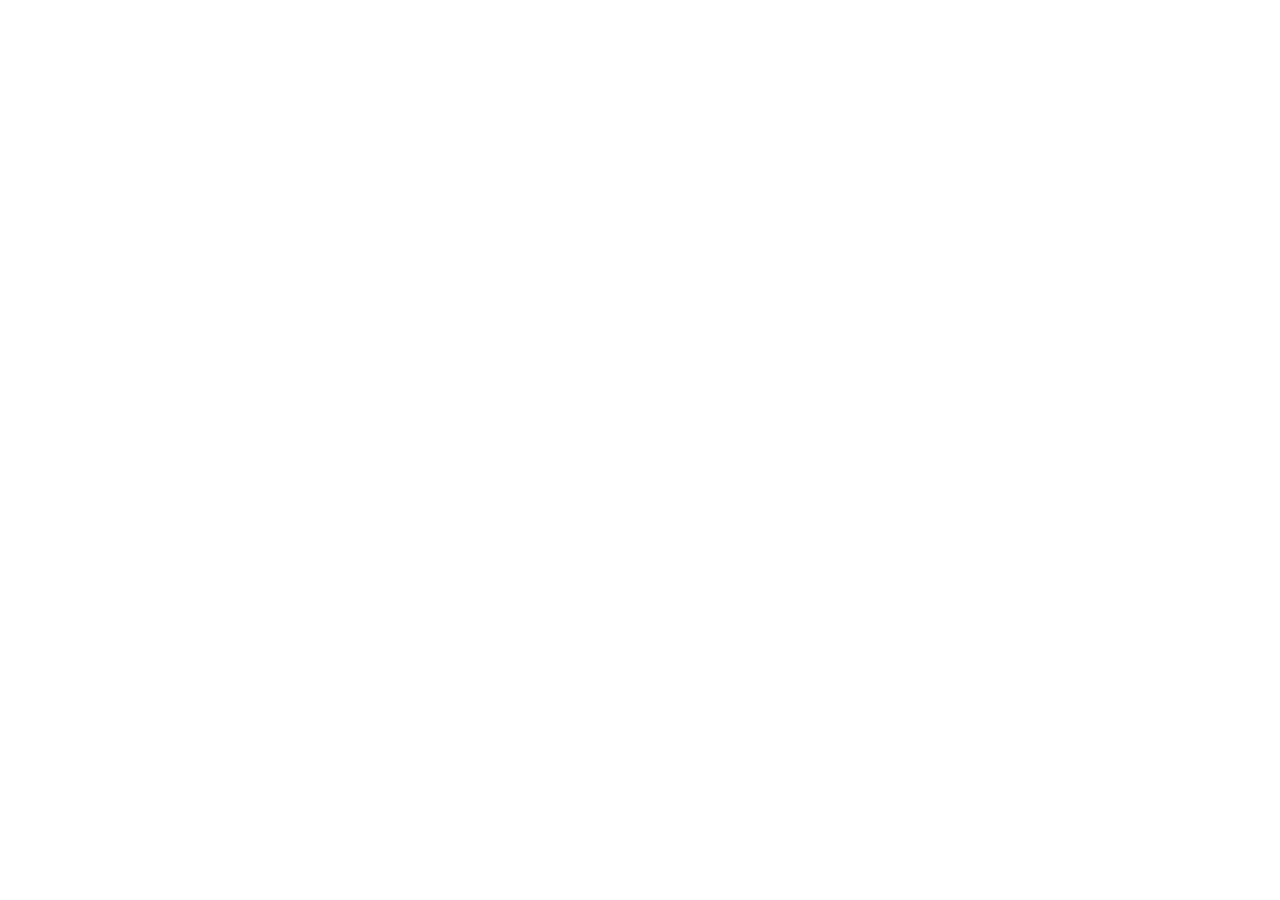
==== docs/index.html @ daaa2196 "правки" ====
<!doctype html>
<html lang="en">
  <head>
    <meta charset="UTF-8" />

    <meta
      name="viewport"
      content="width=device-width, initial-scale=1.0"
    />

    <title>ПИКСЕЛЬ-СИНТ</title>

    <link
      rel="icon"
      href="data:image/svg+xml,%3Csvg xmlns='http://www.w3.org/2000/svg' viewBox='0 0 64 64'%3E%3Crect width='64' height='64' fill='white'/%3E%3Cpath d='M32 8v48M8 32h48M15 15l34 34M49 15L15 49' stroke='black' stroke-width='4'/%3E%3C/svg%3E"
    />
    <script type="module" crossorigin src="./assets/index-Dnuy4RyX.js"></script>
    <link rel="stylesheet" crossorigin href="./assets/index-BLNIrlOO.css">
  </head>

  <body>
    <div id="root"></div>


  </body>
</html>
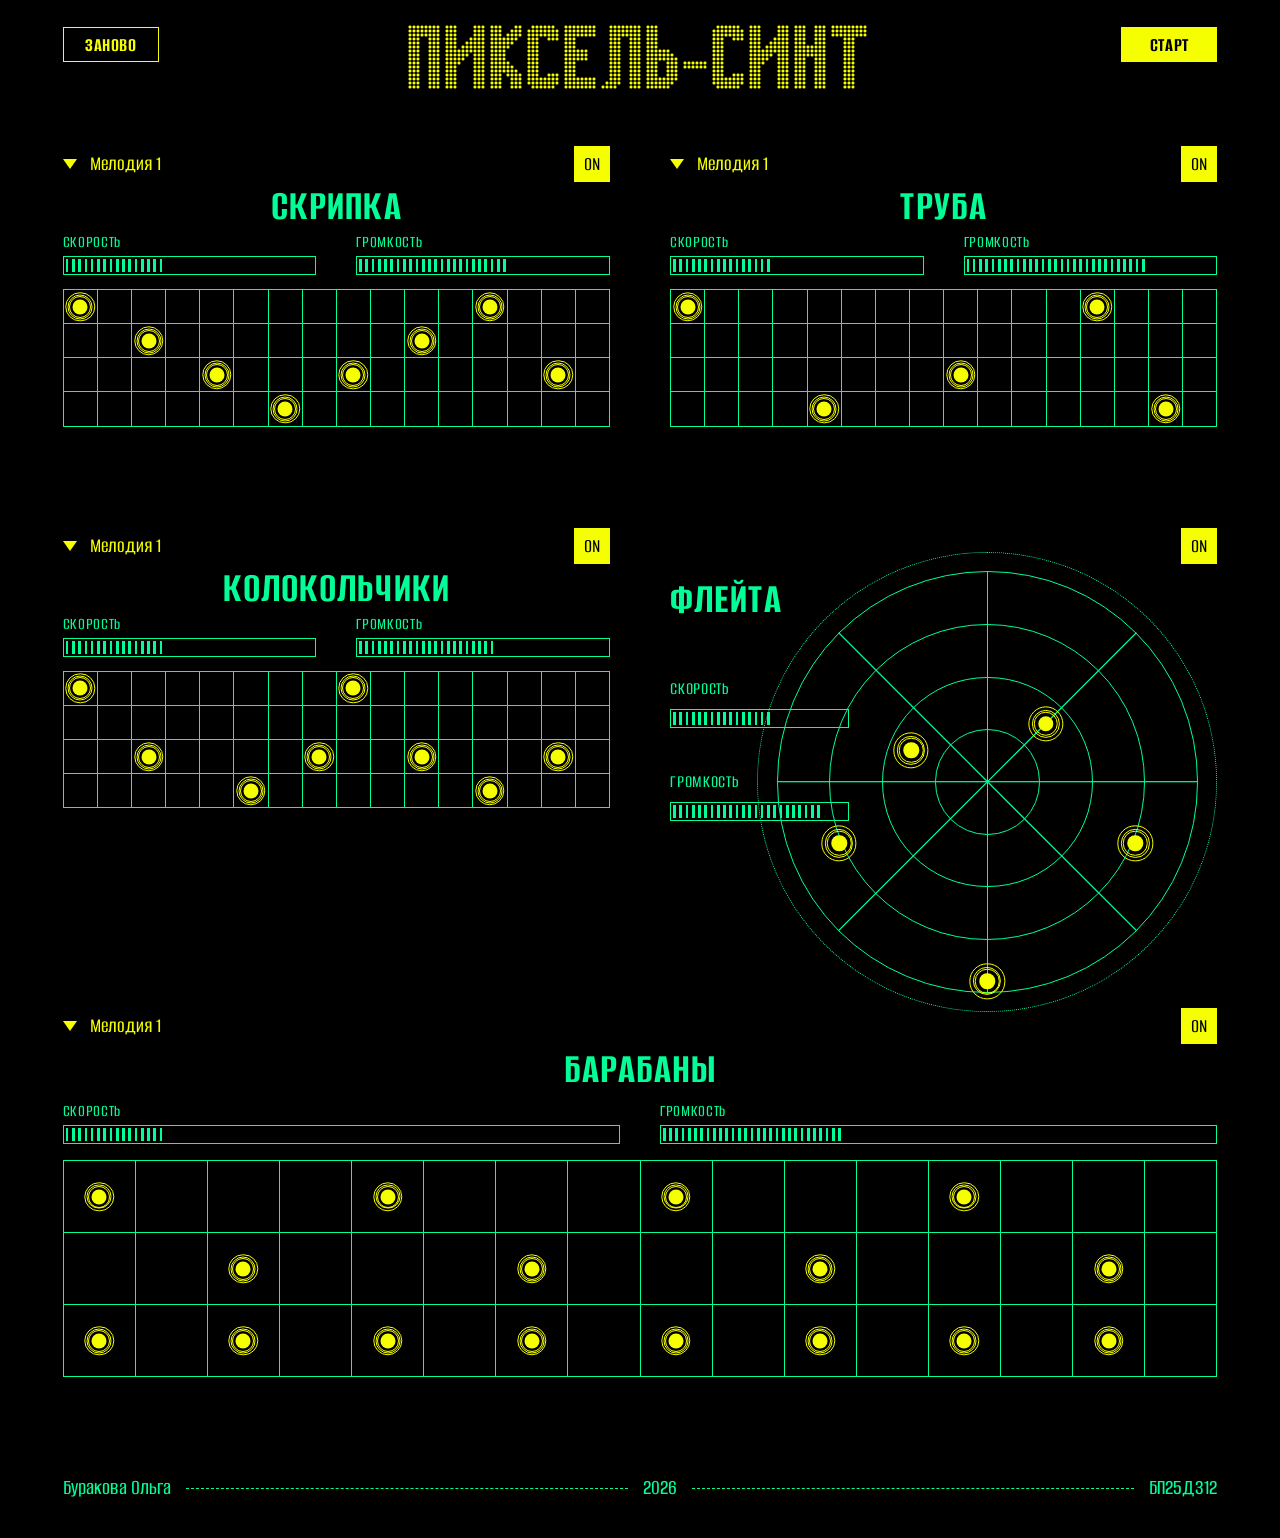
==== commit b6e13039: "правки" ====
--- a/docs/index.html
+++ b/docs/index.html
@@ -1,26 +1,26 @@
-<!doctype html>
-<html lang="en">
-  <head>
-    <meta charset="UTF-8" />
-
-    <meta
-      name="viewport"
-      content="width=device-width, initial-scale=1.0"
-    />
-
-    <title>ПИКСЕЛЬ-СИНТ</title>
-
-    <link
-      rel="icon"
-      href="data:image/svg+xml,%3Csvg xmlns='http://www.w3.org/2000/svg' viewBox='0 0 64 64'%3E%3Crect width='64' height='64' fill='white'/%3E%3Cpath d='M32 8v48M8 32h48M15 15l34 34M49 15L15 49' stroke='black' stroke-width='4'/%3E%3C/svg%3E"
-    />
-    <script type="module" crossorigin src="./assets/index-Dnuy4RyX.js"></script>
-    <link rel="stylesheet" crossorigin href="./assets/index-BLNIrlOO.css">
-  </head>
-
-  <body>
-    <div id="root"></div>
-
-
-  </body>
+<!doctype html>
+<html lang="en">
+  <head>
+    <meta charset="UTF-8" />
+
+    <meta
+      name="viewport"
+      content="width=device-width, initial-scale=1.0"
+    />
+
+    <title>ПИКСЕЛЬ-СИНТ</title>
+
+    <link
+      rel="icon"
+      href="data:image/svg+xml,%3Csvg xmlns='http://www.w3.org/2000/svg' viewBox='0 0 64 64'%3E%3Crect width='64' height='64' fill='white'/%3E%3Cpath d='M32 8v48M8 32h48M15 15l34 34M49 15L15 49' stroke='black' stroke-width='4'/%3E%3C/svg%3E"
+    />
+    <script type="module" crossorigin src="./assets/index-BFhT9R4X.js"></script>
+    <link rel="stylesheet" crossorigin href="./assets/index-D5-u-3ui.css">
+  </head>
+
+  <body>
+    <div id="root"></div>
++
+  </body>
 </html>
--- a/docs/assets/index-D5-u-3ui.css
+++ b/docs/assets/index-D5-u-3ui.css
@@ -0,0 +1 @@
+@font-face{font-family:Alumni Sans;src:url(./AlumniSans-Medium-yvwyX7ky.ttf) format("truetype");font-weight:500;font-style:normal;font-display:swap}@font-face{font-family:Alumni Sans;src:url(./AlumniSans-Regular-ddGUQUGi.ttf) format("truetype");font-weight:400;font-style:normal;font-display:swap}@font-face{font-family:Alumni Sans;src:url(./AlumniSans-Bold-YXibSox9.ttf) format("truetype");font-weight:700;font-style:normal;font-display:swap}@font-face{font-family:Alumni Sans;src:url(./AlumniSans-Light-N6ViywIY.ttf) format("truetype");font-weight:300;font-style:normal;font-display:swap}@font-face{font-family:BUSE;src:url(./buse-CDEn9HjN.otf) format("opentype");font-weight:400;font-style:normal;font-display:swap}:root{--black: #000000;--yellow: #F6FF00;--mint: #03FD97;--font-ui: "Alumni Sans", "Arial Narrow", sans-serif}*{box-sizing:border-box}html,body,#root{margin:0;min-height:100%;width:100%}body{background:var(--black);color:var(--yellow);font-family:var(--font-ui);font-weight:500}button,select,input{font:inherit}button{cursor:pointer}button:focus-visible,select:focus-visible,input:focus-visible{outline:1px solid var(--mint);outline-offset:3px}.app{width:100%;min-height:100vh;padding:1.15vw 2.25vw 3vw;background:var(--black)}.header{position:relative;display:flex;align-items:center;justify-content:space-between;min-height:3vw;margin-bottom:5.85vw}.brand-block{position:absolute;left:50%;top:0;transform:translate(-50%);text-align:center;white-space:nowrap}.header h1{margin:0;color:var(--yellow);font-family:BUSE,Impact,sans-serif;font-size:clamp(28px,3.34vw,64px);font-weight:400;line-height:1;letter-spacing:.015em}.audio-status{display:none}.main-button,.reset-button{width:7.5vw;min-width:72px;height:2.73vw;min-height:27px;padding:0 .3vw;border:1px solid var(--yellow);border-radius:0;font-family:var(--font-ui);font-size:clamp(14px,1.05vw,20px);font-weight:600;line-height:1;letter-spacing:.03em}.reset-button{background:var(--black);color:var(--yellow)}.main-button{background:var(--yellow);color:var(--black)}.main-button:hover,.reset-button:hover{box-shadow:0 0 0 1px var(--yellow)}.instrument-layout{display:grid;grid-template-columns:minmax(0,1fr) minmax(0,1fr);column-gap:4.69vw;row-gap:7.8vw;width:100%}.instrument{min-width:0;padding:0;border:0;color:var(--yellow);transition:opacity .15s ease}.instrument.is-off .cell.active .note-dot,.drums.is-off .drum-cell.active .note-dot{opacity:.5}.instrument-topline{display:flex;align-items:center;justify-content:space-between;gap:1vw;min-height:1.9vw}.melody-picker{position:relative;display:inline-flex;align-items:center;gap:.65vw;min-width:0;color:var(--yellow);cursor:pointer}.melody-picker select{-moz-appearance:none;appearance:none;-webkit-appearance:none;width:10vw;min-width:95px;max-width:100%;padding:0;border:0;border-radius:0;outline:0;background:transparent;color:var(--yellow);font-family:var(--font-ui);font-size:clamp(16px,1.05vw,20px);font-weight:500;cursor:pointer;position:relative;z-index:2}.melody-picker select option{background:var(--black);color:var(--yellow)}.melody-triangle{display:inline-block;width:0;height:0;flex:0 0 auto;border-left:.39vw solid transparent;border-right:.39vw solid transparent;border-top:.55vw solid var(--yellow);pointer-events:none}.power-button{display:inline-flex;align-items:center;justify-content:center;flex:0 0 auto;width:1.875vw;height:1.875vw;min-width:28px;min-height:28px;padding:0;border:1px solid var(--yellow);border-radius:0;background:var(--black);color:var(--yellow);font-family:var(--font-ui);font-size:clamp(14px,1.05vw,20px);font-weight:500}.power-button.active{background:var(--yellow);color:var(--black)}.instrument-name{margin:.16vw 0 0;color:var(--mint);text-align:center;font-family:var(--font-ui);font-size:clamp(28px,3.75vw,48px);line-height:1;font-weight:600;letter-spacing:.025em}.instrument-controls{display:grid;grid-template-columns:minmax(0,1fr) minmax(0,1fr);justify-content:space-between;column-gap:clamp(24px,3.1vw,60px);margin-top:.1vw;margin-bottom:.78vw}.slider-control{display:flex;min-width:0;flex-direction:column;gap:.2vw}.slider-control>span{color:var(--mint);font-family:var(--font-ui);font-size:clamp(12px,.73vw,14px);font-weight:500;line-height:1;letter-spacing:.04em}.meter{position:relative;width:100%;height:.99vw;min-height:13px;border:1px solid var(--mint);background:transparent;padding:.08vw;overflow:hidden;box-sizing:border-box}.meter-bars{display:flex;align-items:center;gap:.26vw;width:100%;height:100%;pointer-events:none}.meter-bars i{display:block;flex:0 0 .21vw;height:100%;background:transparent}.meter-bars i.lit{background:var(--mint)}.meter input[type=range]{position:absolute;top:-5px;right:0;bottom:-5px;left:0;z-index:2;width:100%;height:calc(100% + 10px);margin:0;opacity:0;cursor:ew-resize}.melody-grid{display:grid;grid-template-rows:repeat(4,minmax(1.5vw,1fr));width:100%;border-left:1px solid var(--mint);border-top:1px solid var(--mint)}.melody-row{display:grid;grid-template-columns:repeat(16,minmax(0,1fr))}.cell{position:relative;display:flex;align-items:center;justify-content:center;min-width:0;aspect-ratio:1 / 1;padding:0;border:0;border-right:1px solid var(--mint);border-bottom:1px solid var(--mint);background:transparent;color:var(--yellow)}.cell:hover{background:#03fd9714}.cell.playing{box-shadow:inset 0 0 0 1px var(--yellow)}.note-dot{position:relative;display:block;width:1.8vw;height:1.8vw;min-width:23px;min-height:23px;pointer-events:none}.note-dot:before,.note-dot:after,.note-dot i{content:"";position:absolute;left:50%;top:50%;display:block;border-radius:50%;transform:translate(-50%,-50%)}.note-dot:before{width:.86vw;height:.86vw;min-width:11px;min-height:11px;background:var(--yellow);border:0}.note-dot:after{width:1.17vw;height:1.17vw;min-width:15px;min-height:15px;border:1px solid var(--yellow)}.note-dot i:nth-child(1){width:1.48vw;height:1.48vw;border:.5px solid var(--yellow)}.note-dot i:nth-child(2){width:1.8vw;height:1.8vw;border:.2px solid var(--yellow)}.note-dot i:nth-child(3){display:none}.drums{width:100%;padding:0;border:0;color:var(--yellow);margin-top:3.5vw}.drum-topline{display:flex;align-items:center;justify-content:space-between;gap:1vw;min-height:1.9vw}.drum-instrument-name{margin:clamp(3px,.16vw,6px) 0 0;color:var(--mint);text-align:center;font-family:var(--font-ui);font-size:clamp(30px,3.75vw,76px);line-height:1;font-weight:600;letter-spacing:.025em}.drum-controls{display:grid;grid-template-columns:minmax(0,1fr) minmax(0,1fr);justify-content:space-between;column-gap:clamp(24px,3.1vw,60px);width:100%;margin-top:clamp(8px,.65vw,14px);margin-bottom:clamp(12px,.78vw,18px)}.drum-melody-grid{display:grid;grid-template-columns:minmax(0,1fr);gap:0;width:100%;border-left:1px solid var(--mint);border-top:1px solid var(--mint)}.drum-row{margin:0}.drum-grid{display:grid;grid-template-columns:repeat(16,minmax(0,1fr));width:100%;border:0}.drum-cell{display:flex;position:relative;align-items:center;justify-content:center;min-width:0;aspect-ratio:1 / 1;padding:0;border:0;border-right:1px solid var(--mint);border-bottom:1px solid var(--mint);background:transparent}.drum-cell:hover{background:#03fd9714}.drum-cell.playing{box-shadow:inset 0 0 0 1px var(--yellow)}.drum-dot{transform:none}.drums.is-off .drum-cell.active .note-dot{opacity:.5}.footer{display:flex;align-items:center;gap:1.2vw;width:100%;margin-top:7.8vw;color:var(--mint);font-family:var(--font-ui);font-size:clamp(16px,1.05vw,20px);font-weight:500;line-height:1}.footer-line{flex:1 1 auto;border-top:1px dashed var(--mint);height:0}.instrument:has(.flute-wheel-wrap){position:relative;display:flex;flex-direction:column;min-height:34vw}.instrument:has(.flute-wheel-wrap) .instrument-topline{position:absolute;right:0;top:0;z-index:10}.instrument:has(.flute-wheel-wrap) .instrument-name{margin:4vw 0 0;text-align:left}.instrument:has(.flute-wheel-wrap) .instrument-controls{position:absolute;left:0;top:10vw;width:14vw;display:flex;flex-direction:column;gap:3.5vw;margin:0;z-index:10}.instrument:has(.flute-wheel-wrap) .slider-control{width:100%}.instrument:has(.flute-wheel-wrap) .slider-control>span{display:block;font-size:clamp(18px,1.3vw,24px);margin-bottom:.5vw}.instrument:has(.flute-wheel-wrap) .slider-control:first-child{margin-top:2vw}.flute-wheel-wrap{position:absolute;right:0;top:2vw;width:min(36vw,460px);aspect-ratio:1;z-index:1}.flute-wheel{position:absolute;top:0;right:0;bottom:0;left:0;border:1px dotted var(--mint);border-radius:50%;overflow:hidden;background:#000}.wheel-sector{position:absolute;top:3%;right:3%;bottom:3%;left:3%;border-radius:50%;background:conic-gradient(from -90deg,rgba(0,255,170,.88) 0deg,rgba(0,255,170,.38) 90deg,transparent 90deg 360deg);clip-path:polygon(50% 50%,50% 0%,100% 0%,100% 50%);opacity:.95}.wheel-rings{position:absolute;top:4%;right:4%;bottom:4%;left:4%;border-radius:50%}.wheel-rings i{position:absolute;border:1px solid var(--mint);border-radius:50%;top:0;right:0;bottom:0;left:0}.wheel-rings i:nth-child(2){top:12.5%;right:12.5%;bottom:12.5%;left:12.5%}.wheel-rings i:nth-child(3){top:25%;right:25%;bottom:25%;left:25%}.wheel-rings i:nth-child(4){top:37.5%;right:37.5%;bottom:37.5%;left:37.5%}.wheel-spokes{position:absolute;top:4%;right:4%;bottom:4%;left:4%;pointer-events:none}.wheel-spokes i{position:absolute;left:50%;top:0;height:100%;width:1px;background:var(--mint);transform-origin:50% 50%;opacity:.9}.wheel-note{position:absolute;z-index:3;width:7%;height:7%;padding:0;border:0;border-radius:50%;background:transparent;transform:translate(-50%,-50%)}.wheel-note.active{cursor:pointer}.wheel-note.playing{background:#0fa3;box-shadow:0 0 12px var(--mint)}.wheel-note .note-dot{width:100%;height:100%;min-width:0;min-height:0}.wheel-note .note-dot:before{width:48%;height:48%;min-width:0;min-height:0}.wheel-note .note-dot:after{width:70%;height:70%;min-width:0;min-height:0}.wheel-note .note-dot i:nth-child(1){width:88%;height:88%}.wheel-note .note-dot i:nth-child(2){width:110%;height:110%}.wheel-center{position:absolute;z-index:4;left:50%;top:50%;width:1px;height:1px;background:var(--mint)}@media (max-width: 700px){.app{padding:18px 16px 28px}.header{min-height:70px;margin-bottom:58px}.brand-block{top:6px}.header h1{font-size:clamp(23px,6vw,36px)}.main-button,.reset-button{min-width:58px;width:auto;padding:0 8px;min-height:28px;font-size:14px}.instrument-layout{display:flex;flex-direction:column;gap:42px}.instrument{width:100%}.instrument-topline{min-height:30px}.melody-picker{gap:8px}.melody-picker select{width:130px;font-size:17px}.melody-triangle{border-left-width:6px;border-right-width:6px;border-top-width:8px}.power-button{width:30px;height:30px}.instrument-name,.drum-instrument-name,.drum-title h2{font-size:clamp(30px,8vw,40px)}.instrument-controls,.drum-controls{width:100%;grid-template-columns:repeat(2,minmax(0,1fr));column-gap:18px;margin:8px 0 12px}.slider-control{width:100%}.slider-control>span{font-size:14px}.meter{height:16px;padding:2px}.meter-bars{gap:2px}.meter-bars i{flex:1 1 0;min-width:0}.melody-grid{grid-template-rows:repeat(4,minmax(22px,1fr));border-width:1px 0 0 1px}.cell{border-right-width:1px;border-bottom-width:1px}.note-dot{width:22px;height:22px}.note-dot:before{width:9px;height:9px}.note-dot:after{width:14px;height:14px}.note-dot i:nth-child(1){width:18px;height:18px}.note-dot i:nth-child(2){width:22px;height:22px}.drums{margin-top:30px}.drum-topline{min-height:30px}.drum-instrument-name{font-size:clamp(28px,7vw,38px);margin-top:6px}.drum-cell{aspect-ratio:1 / 1}.footer{margin-top:48px;gap:8px;font-size:15px}.instrument:has(.flute-wheel-wrap){height:auto;min-height:0}.instrument:has(.flute-wheel-wrap) .instrument-name{position:static;margin-top:10px}.instrument:has(.flute-wheel-wrap) .instrument-controls{position:static;width:100%;margin:15px 0;gap:20px}.instrument:has(.flute-wheel-wrap) .slider-control>span{font-size:16px}.instrument:has(.flute-wheel-wrap) .slider-control:first-child{margin-top:0}.instrument:has(.flute-wheel-wrap) .slider-control{width:100%}.flute-wheel-wrap{position:relative;width:min(65vw,300px);margin:20px auto 0;top:0}}@media (min-width: 701px){.app{padding:1.5vw 4.9vw 3vw}.header{min-height:4vw;margin-bottom:5.8vw}.header h1{font-size:clamp(48px,5vw,96px)}.main-button,.reset-button{width:clamp(96px,7.5vw,150px);height:clamp(35px,2.75vw,52px);font-size:clamp(20px,1.55vw,30px)}.instrument-layout{grid-template-columns:minmax(0,1fr) minmax(0,1fr);column-gap:4.7vw;row-gap:7.8vw}.instrument-topline,.drum-topline{min-height:clamp(38px,3vw,58px)}.melody-picker{gap:1vw}.melody-picker select{width:clamp(150px,13vw,260px);font-size:clamp(21px,1.65vw,32px)}.melody-triangle{border-left-width:clamp(7px,.55vw,12px);border-right-width:clamp(7px,.55vw,12px);border-top-width:clamp(10px,.75vw,16px)}.power-button{width:clamp(36px,2.8vw,54px);height:clamp(36px,2.8vw,54px);font-size:clamp(20px,1.55vw,30px)}.instrument-name,.drum-instrument-name,.drum-title h2{font-size:clamp(42px,3.4vw,68px)}.instrument-controls{margin-top:.45vw;margin-bottom:1.1vw;column-gap:clamp(30px,3.1vw,64px)}.slider-control{gap:.35vw}.slider-control>span{font-size:clamp(17px,1.25vw,25px)}.meter{height:clamp(19px,1.5vw,30px);padding:2px}.meter-bars{gap:clamp(3px,.28vw,6px)}.meter-bars i{min-width:2px}.melody-grid{grid-template-rows:repeat(4,minmax(clamp(32px,2.6vw,52px),1fr));border-width:1.5px 0 0 1.5px}.cell{border-right-width:1.5px;border-bottom-width:1.5px}.note-dot{width:clamp(28px,2.3vw,46px);height:clamp(28px,2.3vw,46px)}.note-dot:before{width:clamp(15px,1.15vw,23px);height:clamp(15px,1.15vw,23px)}.note-dot:after{width:clamp(20px,1.55vw,31px);height:clamp(20px,1.55vw,31px);border-width:1.2px}.note-dot i:nth-child(1){width:clamp(24px,1.95vw,39px);height:clamp(24px,1.95vw,39px);border-width:1px}.note-dot i:nth-child(2){width:clamp(28px,2.3vw,46px);height:clamp(28px,2.3vw,46px);border-width:.6px}.drums{margin-top:3.5vw}.drum-controls{margin-top:clamp(12px,.8vw,18px);margin-bottom:clamp(16px,1.1vw,24px)}.drum-melody-grid{border-width:1.5px 0 0 1.5px}.drum-cell{border-right-width:1.5px;border-bottom-width:1.5px}.footer{margin-top:clamp(70px,7.8vw,145px);font-size:clamp(22px,1.65vw,32px)}}
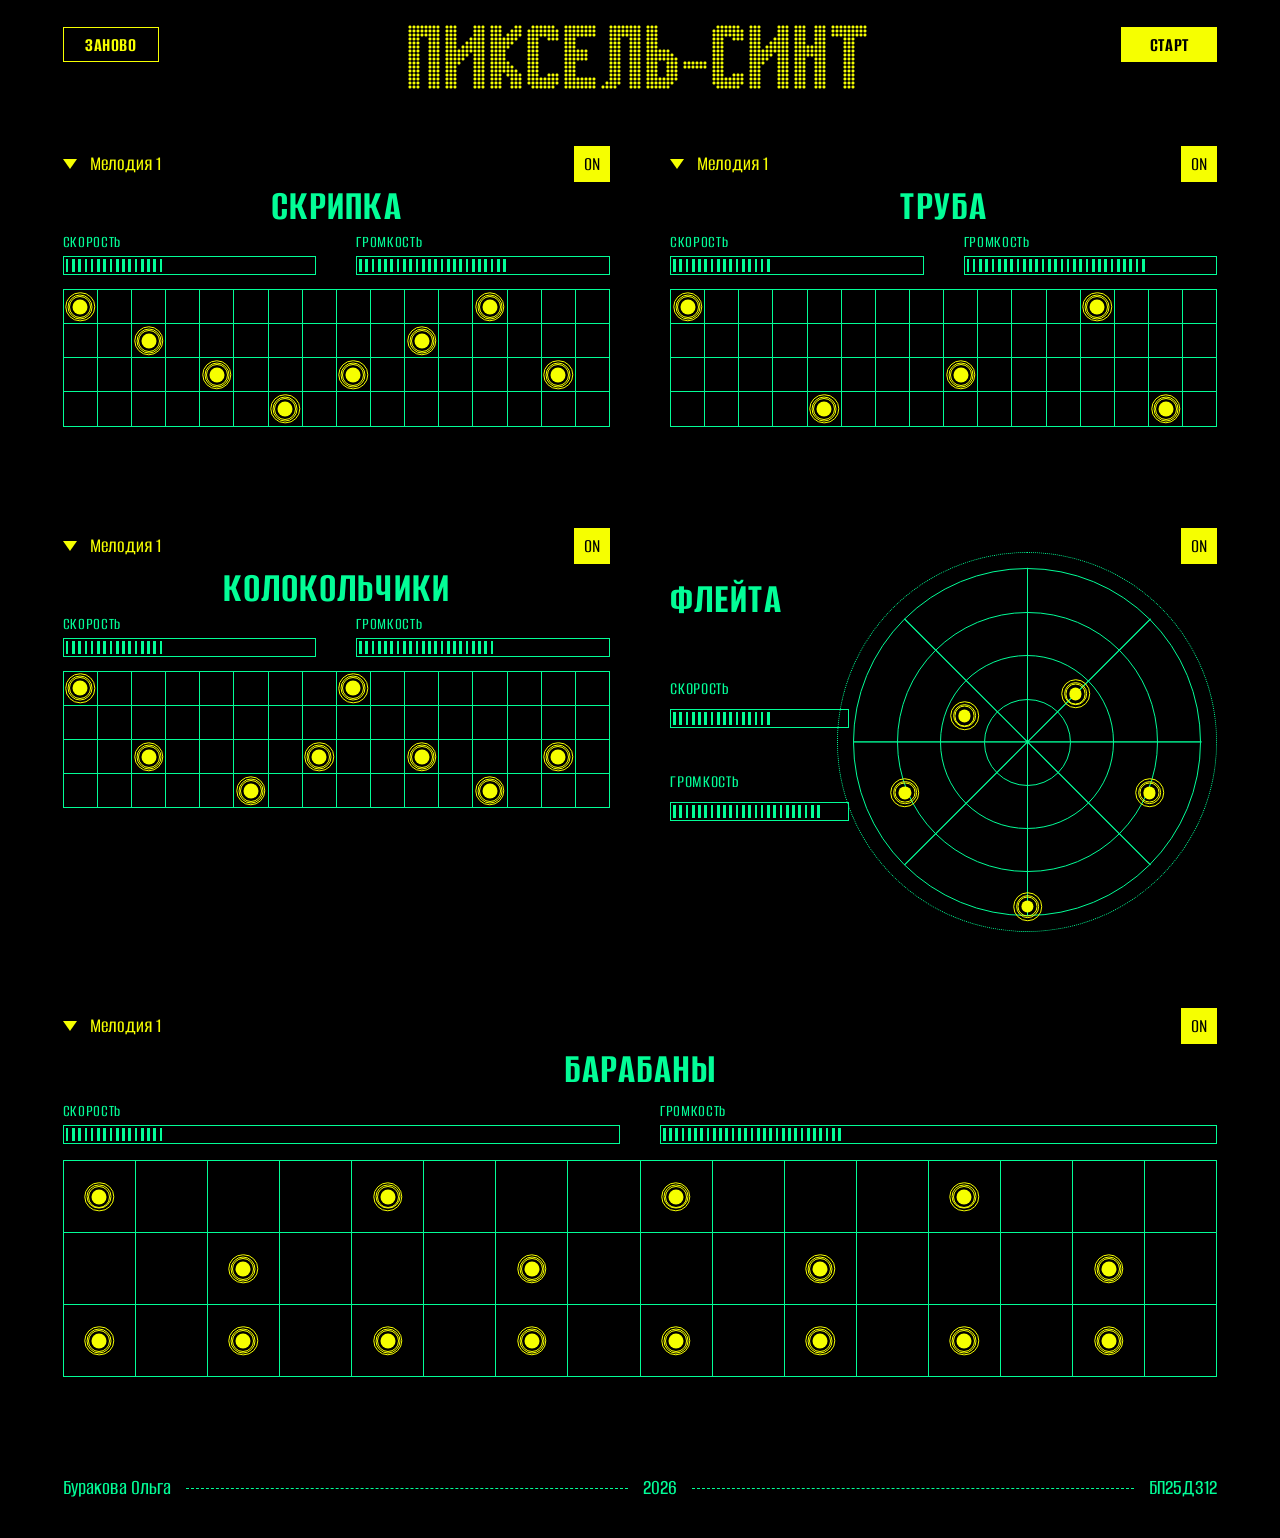
==== commit 1b520d5b: "ghfdrb" ====
--- a/docs/index.html
+++ b/docs/index.html
@@ -14,8 +14,8 @@
       rel="icon"
       href="data:image/svg+xml,%3Csvg xmlns='http://www.w3.org/2000/svg' viewBox='0 0 64 64'%3E%3Crect width='64' height='64' fill='white'/%3E%3Cpath d='M32 8v48M8 32h48M15 15l34 34M49 15L15 49' stroke='black' stroke-width='4'/%3E%3C/svg%3E"
     />
-    <script type="module" crossorigin src="./assets/index-BFhT9R4X.js"></script>
-    <link rel="stylesheet" crossorigin href="./assets/index-D5-u-3ui.css">
+    <script type="module" crossorigin src="./assets/index-B86iozCr.js"></script>
+    <link rel="stylesheet" crossorigin href="./assets/index-CZi02rdC.css">
   </head>
 
   <body>
--- a/docs/assets/index-CZi02rdC.css
+++ b/docs/assets/index-CZi02rdC.css
@@ -0,0 +1 @@
+@font-face{font-family:Alumni Sans;src:url(./AlumniSans-Medium-yvwyX7ky.ttf) format("truetype");font-weight:500;font-style:normal;font-display:swap}@font-face{font-family:Alumni Sans;src:url(./AlumniSans-Regular-ddGUQUGi.ttf) format("truetype");font-weight:400;font-style:normal;font-display:swap}@font-face{font-family:Alumni Sans;src:url(./AlumniSans-Bold-YXibSox9.ttf) format("truetype");font-weight:700;font-style:normal;font-display:swap}@font-face{font-family:Alumni Sans;src:url(./AlumniSans-Light-N6ViywIY.ttf) format("truetype");font-weight:300;font-style:normal;font-display:swap}@font-face{font-family:BUSE;src:url(./buse-CDEn9HjN.otf) format("opentype");font-weight:400;font-style:normal;font-display:swap}:root{--black: #000000;--yellow: #F6FF00;--mint: #03FD97;--font-ui: "Alumni Sans", "Arial Narrow", sans-serif}*{box-sizing:border-box}html,body,#root{margin:0;min-height:100%;width:100%}body{background:var(--black);color:var(--yellow);font-family:var(--font-ui);font-weight:500}button,select,input{font:inherit}button{cursor:pointer}button:focus-visible,select:focus-visible,input:focus-visible{outline:1px solid var(--mint);outline-offset:3px}.app{width:100%;min-height:100vh;padding:1.15vw 2.25vw 3vw;background:var(--black)}.header{position:relative;display:flex;align-items:center;justify-content:space-between;min-height:3vw;margin-bottom:5.85vw}.brand-block{position:absolute;left:50%;top:0;transform:translate(-50%);text-align:center;white-space:nowrap}.header h1{margin:0;color:var(--yellow);font-family:BUSE,Impact,sans-serif;font-size:clamp(28px,3.34vw,64px);font-weight:400;line-height:1;letter-spacing:.015em}.audio-status{display:none}.main-button,.reset-button{width:7.5vw;min-width:72px;height:2.73vw;min-height:27px;padding:0 .3vw;border:1px solid var(--yellow);border-radius:0;font-family:var(--font-ui);font-size:clamp(14px,1.05vw,20px);font-weight:600;line-height:1;letter-spacing:.03em}.reset-button{background:var(--black);color:var(--yellow)}.main-button{background:var(--yellow);color:var(--black)}.main-button:hover,.reset-button:hover{box-shadow:0 0 0 1px var(--yellow)}.instrument-layout{display:grid;grid-template-columns:minmax(0,1fr) minmax(0,1fr);column-gap:4.69vw;row-gap:7.8vw;width:100%}.instrument{min-width:0;padding:0;border:0;color:var(--yellow);transition:opacity .15s ease}.instrument.is-off .cell.active .note-dot,.drums.is-off .drum-cell.active .note-dot{opacity:.5}.instrument-topline{display:flex;align-items:center;justify-content:space-between;gap:1vw;min-height:1.9vw}.melody-picker{position:relative;display:inline-flex;align-items:center;gap:.65vw;min-width:0;color:var(--yellow);cursor:pointer}.melody-picker select{-moz-appearance:none;appearance:none;-webkit-appearance:none;width:10vw;min-width:95px;max-width:100%;padding:0;border:0;border-radius:0;outline:0;background:transparent;color:var(--yellow);font-family:var(--font-ui);font-size:clamp(16px,1.05vw,20px);font-weight:500;cursor:pointer;position:relative;z-index:2}.melody-picker select option{background:var(--black);color:var(--yellow)}.melody-triangle{display:inline-block;width:0;height:0;flex:0 0 auto;border-left:.39vw solid transparent;border-right:.39vw solid transparent;border-top:.55vw solid var(--yellow);pointer-events:none}.power-button{display:inline-flex;align-items:center;justify-content:center;flex:0 0 auto;width:1.875vw;height:1.875vw;min-width:28px;min-height:28px;padding:0;border:1px solid var(--yellow);border-radius:0;background:var(--black);color:var(--yellow);font-family:var(--font-ui);font-size:clamp(14px,1.05vw,20px);font-weight:500}.power-button.active{background:var(--yellow);color:var(--black)}.instrument-name{margin:.16vw 0 0;color:var(--mint);text-align:center;font-family:var(--font-ui);font-size:clamp(28px,3.75vw,48px);line-height:1;font-weight:600;letter-spacing:.025em}.instrument-controls{display:grid;grid-template-columns:minmax(0,1fr) minmax(0,1fr);justify-content:space-between;column-gap:clamp(24px,3.1vw,60px);margin-top:.1vw;margin-bottom:.78vw}.slider-control{display:flex;min-width:0;flex-direction:column;gap:.2vw}.slider-control>span{color:var(--mint);font-family:var(--font-ui);font-size:clamp(12px,.73vw,14px);font-weight:500;line-height:1;letter-spacing:.04em}.meter{position:relative;width:100%;height:.99vw;min-height:13px;border:1px solid var(--mint);background:transparent;padding:.08vw;overflow:hidden;box-sizing:border-box}.meter-bars{display:flex;align-items:center;gap:.26vw;width:100%;height:100%;pointer-events:none}.meter-bars i{display:block;flex:0 0 .21vw;height:100%;background:transparent}.meter-bars i.lit{background:var(--mint)}.meter input[type=range]{position:absolute;top:-5px;right:0;bottom:-5px;left:0;z-index:2;width:100%;height:calc(100% + 10px);margin:0;opacity:0;cursor:ew-resize}.melody-grid{display:grid;grid-template-rows:repeat(4,minmax(1.5vw,1fr));width:100%;border-left:1px solid var(--mint);border-top:1px solid var(--mint)}.melody-row{display:grid;grid-template-columns:repeat(16,minmax(0,1fr))}.cell{position:relative;display:flex;align-items:center;justify-content:center;min-width:0;aspect-ratio:1 / 1;padding:0;border:0;border-right:1px solid var(--mint);border-bottom:1px solid var(--mint);background:transparent;color:var(--yellow)}.cell:hover{background:#03fd9714}.cell.playing{box-shadow:inset 0 0 0 1px var(--yellow)}.note-dot{position:relative;display:block;width:1.8vw;height:1.8vw;min-width:23px;min-height:23px;pointer-events:none}.note-dot:before,.note-dot:after,.note-dot i{content:"";position:absolute;left:50%;top:50%;display:block;border-radius:50%;transform:translate(-50%,-50%)}.note-dot:before{width:.86vw;height:.86vw;min-width:11px;min-height:11px;background:var(--yellow);border:0}.note-dot:after{width:1.17vw;height:1.17vw;min-width:15px;min-height:15px;border:1px solid var(--yellow)}.note-dot i:nth-child(1){width:1.48vw;height:1.48vw;border:.5px solid var(--yellow)}.note-dot i:nth-child(2){width:1.8vw;height:1.8vw;border:.2px solid var(--yellow)}.note-dot i:nth-child(3){display:none}.drums{width:100%;padding:0;border:0;color:var(--yellow);margin-top:3.5vw}.drum-topline{display:flex;align-items:center;justify-content:space-between;gap:1vw;min-height:1.9vw}.drum-instrument-name{margin:clamp(3px,.16vw,6px) 0 0;color:var(--mint);text-align:center;font-family:var(--font-ui);font-size:clamp(30px,3.75vw,76px);line-height:1;font-weight:600;letter-spacing:.025em}.drum-controls{display:grid;grid-template-columns:minmax(0,1fr) minmax(0,1fr);justify-content:space-between;column-gap:clamp(24px,3.1vw,60px);width:100%;margin-top:clamp(8px,.65vw,14px);margin-bottom:clamp(12px,.78vw,18px)}.drum-melody-grid{display:grid;grid-template-columns:minmax(0,1fr);gap:0;width:100%;border-left:1px solid var(--mint);border-top:1px solid var(--mint)}.drum-row{margin:0}.drum-grid{display:grid;grid-template-columns:repeat(16,minmax(0,1fr));width:100%;border:0}.drum-cell{display:flex;position:relative;align-items:center;justify-content:center;min-width:0;aspect-ratio:1 / 1;padding:0;border:0;border-right:1px solid var(--mint);border-bottom:1px solid var(--mint);background:transparent}.drum-cell:hover{background:#03fd9714}.drum-cell.playing{box-shadow:inset 0 0 0 1px var(--yellow)}.drum-dot{transform:none}.drums.is-off .drum-cell.active .note-dot{opacity:.5}.footer{display:flex;align-items:center;gap:1.2vw;width:100%;margin-top:7.8vw;color:var(--mint);font-family:var(--font-ui);font-size:clamp(16px,1.05vw,20px);font-weight:500;line-height:1}.footer-line{flex:1 1 auto;border-top:1px dashed var(--mint);height:0}.instrument:has(.flute-wheel-wrap){position:relative;display:flex;flex-direction:column;min-height:34vw}.instrument:has(.flute-wheel-wrap) .instrument-topline{position:absolute;right:0;top:0;z-index:10}.instrument:has(.flute-wheel-wrap) .instrument-name{margin:4vw 0 0;text-align:left}.instrument:has(.flute-wheel-wrap) .instrument-controls{position:absolute;left:0;top:10vw;width:14vw;display:flex;flex-direction:column;gap:3.5vw;margin:0;z-index:10}.instrument:has(.flute-wheel-wrap) .slider-control{width:100%}.instrument:has(.flute-wheel-wrap) .slider-control>span{display:block;font-size:clamp(18px,1.3vw,24px);margin-bottom:.5vw}.instrument:has(.flute-wheel-wrap) .slider-control:first-child{margin-top:2vw}.flute-wheel-wrap{position:absolute;right:0;top:2vw;width:min(30vw,380px);aspect-ratio:1;z-index:1}.flute-wheel{position:absolute;top:0;right:0;bottom:0;left:0;border:1px dotted var(--mint);border-radius:50%;overflow:hidden;background:#000}.wheel-sector{position:absolute;top:3%;right:3%;bottom:3%;left:3%;border-radius:50%;background:conic-gradient(from -90deg,rgba(0,255,170,.88) 0deg,rgba(0,255,170,.38) 90deg,transparent 90deg 360deg);clip-path:polygon(50% 50%,50% 0%,100% 0%,100% 50%);opacity:.95}.wheel-rings{position:absolute;top:4%;right:4%;bottom:4%;left:4%;border-radius:50%}.wheel-rings i{position:absolute;border:1px solid var(--mint);border-radius:50%;top:0;right:0;bottom:0;left:0}.wheel-rings i:nth-child(2){top:12.5%;right:12.5%;bottom:12.5%;left:12.5%}.wheel-rings i:nth-child(3){top:25%;right:25%;bottom:25%;left:25%}.wheel-rings i:nth-child(4){top:37.5%;right:37.5%;bottom:37.5%;left:37.5%}.wheel-spokes{position:absolute;top:4%;right:4%;bottom:4%;left:4%;pointer-events:none}.wheel-spokes i{position:absolute;left:50%;top:0;height:100%;width:1px;background:var(--mint);transform-origin:50% 50%;opacity:.9}.wheel-note{position:absolute;z-index:3;width:7%;height:7%;padding:0;border:0;border-radius:50%;background:transparent;transform:translate(-50%,-50%)}.wheel-note.active{cursor:pointer}.wheel-note.playing{background:#0fa3;box-shadow:0 0 12px var(--mint)}.wheel-note .note-dot{width:100%;height:100%;min-width:0;min-height:0}.wheel-note .note-dot:before{width:48%;height:48%;min-width:0;min-height:0}.wheel-note .note-dot:after{width:70%;height:70%;min-width:0;min-height:0}.wheel-note .note-dot i:nth-child(1){width:88%;height:88%}.wheel-note .note-dot i:nth-child(2){width:110%;height:110%}.wheel-center{position:absolute;z-index:4;left:50%;top:50%;width:1px;height:1px;background:var(--mint)}@media (max-width: 700px){.app{padding:18px 16px 28px}.header{min-height:70px;margin-bottom:58px}.brand-block{top:6px}.header h1{font-size:clamp(23px,6vw,36px)}.main-button,.reset-button{min-width:58px;width:auto;padding:0 8px;min-height:28px;font-size:14px}.instrument-layout{display:flex;flex-direction:column;gap:42px}.instrument{width:100%}.instrument-topline{min-height:30px}.melody-picker{gap:8px}.melody-picker select{width:130px;font-size:17px}.melody-triangle{border-left-width:6px;border-right-width:6px;border-top-width:8px}.power-button{width:30px;height:30px}.instrument-name,.drum-instrument-name,.drum-title h2{font-size:clamp(30px,8vw,40px)}.instrument-controls,.drum-controls{width:100%;grid-template-columns:repeat(2,minmax(0,1fr));column-gap:18px;margin:8px 0 12px}.slider-control{width:100%}.slider-control>span{font-size:14px}.meter{height:16px;padding:2px}.meter-bars{gap:2px}.meter-bars i{flex:1 1 0;min-width:0}.melody-grid{grid-template-rows:repeat(4,minmax(22px,1fr));border-width:1px 0 0 1px}.cell{border-right-width:1px;border-bottom-width:1px}.note-dot{width:22px;height:22px}.note-dot:before{width:9px;height:9px}.note-dot:after{width:14px;height:14px}.note-dot i:nth-child(1){width:18px;height:18px}.note-dot i:nth-child(2){width:22px;height:22px}.drums{margin-top:30px}.drum-topline{min-height:30px}.drum-instrument-name{font-size:clamp(28px,7vw,38px);margin-top:6px}.drum-cell{aspect-ratio:1 / 1}.footer{margin-top:48px;gap:8px;font-size:15px}.instrument:has(.flute-wheel-wrap){height:auto;min-height:0}.instrument:has(.flute-wheel-wrap) .instrument-name{position:static;margin-top:10px}.instrument:has(.flute-wheel-wrap) .instrument-controls{position:static;width:100%;margin:15px 0;gap:20px}.instrument:has(.flute-wheel-wrap) .slider-control>span{font-size:16px}.instrument:has(.flute-wheel-wrap) .slider-control:first-child{margin-top:0}.instrument:has(.flute-wheel-wrap) .slider-control{width:100%}.flute-wheel-wrap{position:relative;width:min(65vw,300px);margin:20px auto 0;top:0}}@media (min-width: 701px){.app{padding:1.5vw 4.9vw 3vw}.header{min-height:4vw;margin-bottom:5.8vw}.header h1{font-size:clamp(48px,5vw,96px)}.main-button,.reset-button{width:clamp(96px,7.5vw,150px);height:clamp(35px,2.75vw,52px);font-size:clamp(20px,1.55vw,30px)}.instrument-layout{grid-template-columns:minmax(0,1fr) minmax(0,1fr);column-gap:4.7vw;row-gap:7.8vw}.instrument-topline,.drum-topline{min-height:clamp(38px,3vw,58px)}.melody-picker{gap:1vw}.melody-picker select{width:clamp(150px,13vw,260px);font-size:clamp(21px,1.65vw,32px)}.melody-triangle{border-left-width:clamp(7px,.55vw,12px);border-right-width:clamp(7px,.55vw,12px);border-top-width:clamp(10px,.75vw,16px)}.power-button{width:clamp(36px,2.8vw,54px);height:clamp(36px,2.8vw,54px);font-size:clamp(20px,1.55vw,30px)}.instrument-name,.drum-instrument-name,.drum-title h2{font-size:clamp(42px,3.4vw,68px)}.instrument-controls{margin-top:.45vw;margin-bottom:1.1vw;column-gap:clamp(30px,3.1vw,64px)}.slider-control{gap:.35vw}.slider-control>span{font-size:clamp(17px,1.25vw,25px)}.meter{height:clamp(19px,1.5vw,30px);padding:2px}.meter-bars{gap:clamp(3px,.28vw,6px)}.meter-bars i{min-width:2px}.melody-grid{grid-template-rows:repeat(4,minmax(clamp(32px,2.6vw,52px),1fr));border-width:1.5px 0 0 1.5px}.cell{border-right-width:1.5px;border-bottom-width:1.5px}.note-dot{width:clamp(28px,2.3vw,46px);height:clamp(28px,2.3vw,46px)}.note-dot:before{width:clamp(15px,1.15vw,23px);height:clamp(15px,1.15vw,23px)}.note-dot:after{width:clamp(20px,1.55vw,31px);height:clamp(20px,1.55vw,31px);border-width:1.2px}.note-dot i:nth-child(1){width:clamp(24px,1.95vw,39px);height:clamp(24px,1.95vw,39px);border-width:1px}.note-dot i:nth-child(2){width:clamp(28px,2.3vw,46px);height:clamp(28px,2.3vw,46px);border-width:.6px}.drums{margin-top:3.5vw}.drum-controls{margin-top:clamp(12px,.8vw,18px);margin-bottom:clamp(16px,1.1vw,24px)}.drum-melody-grid{border-width:1.5px 0 0 1.5px}.drum-cell{border-right-width:1.5px;border-bottom-width:1.5px}.footer{margin-top:clamp(70px,7.8vw,145px);font-size:clamp(22px,1.65vw,32px)}}
